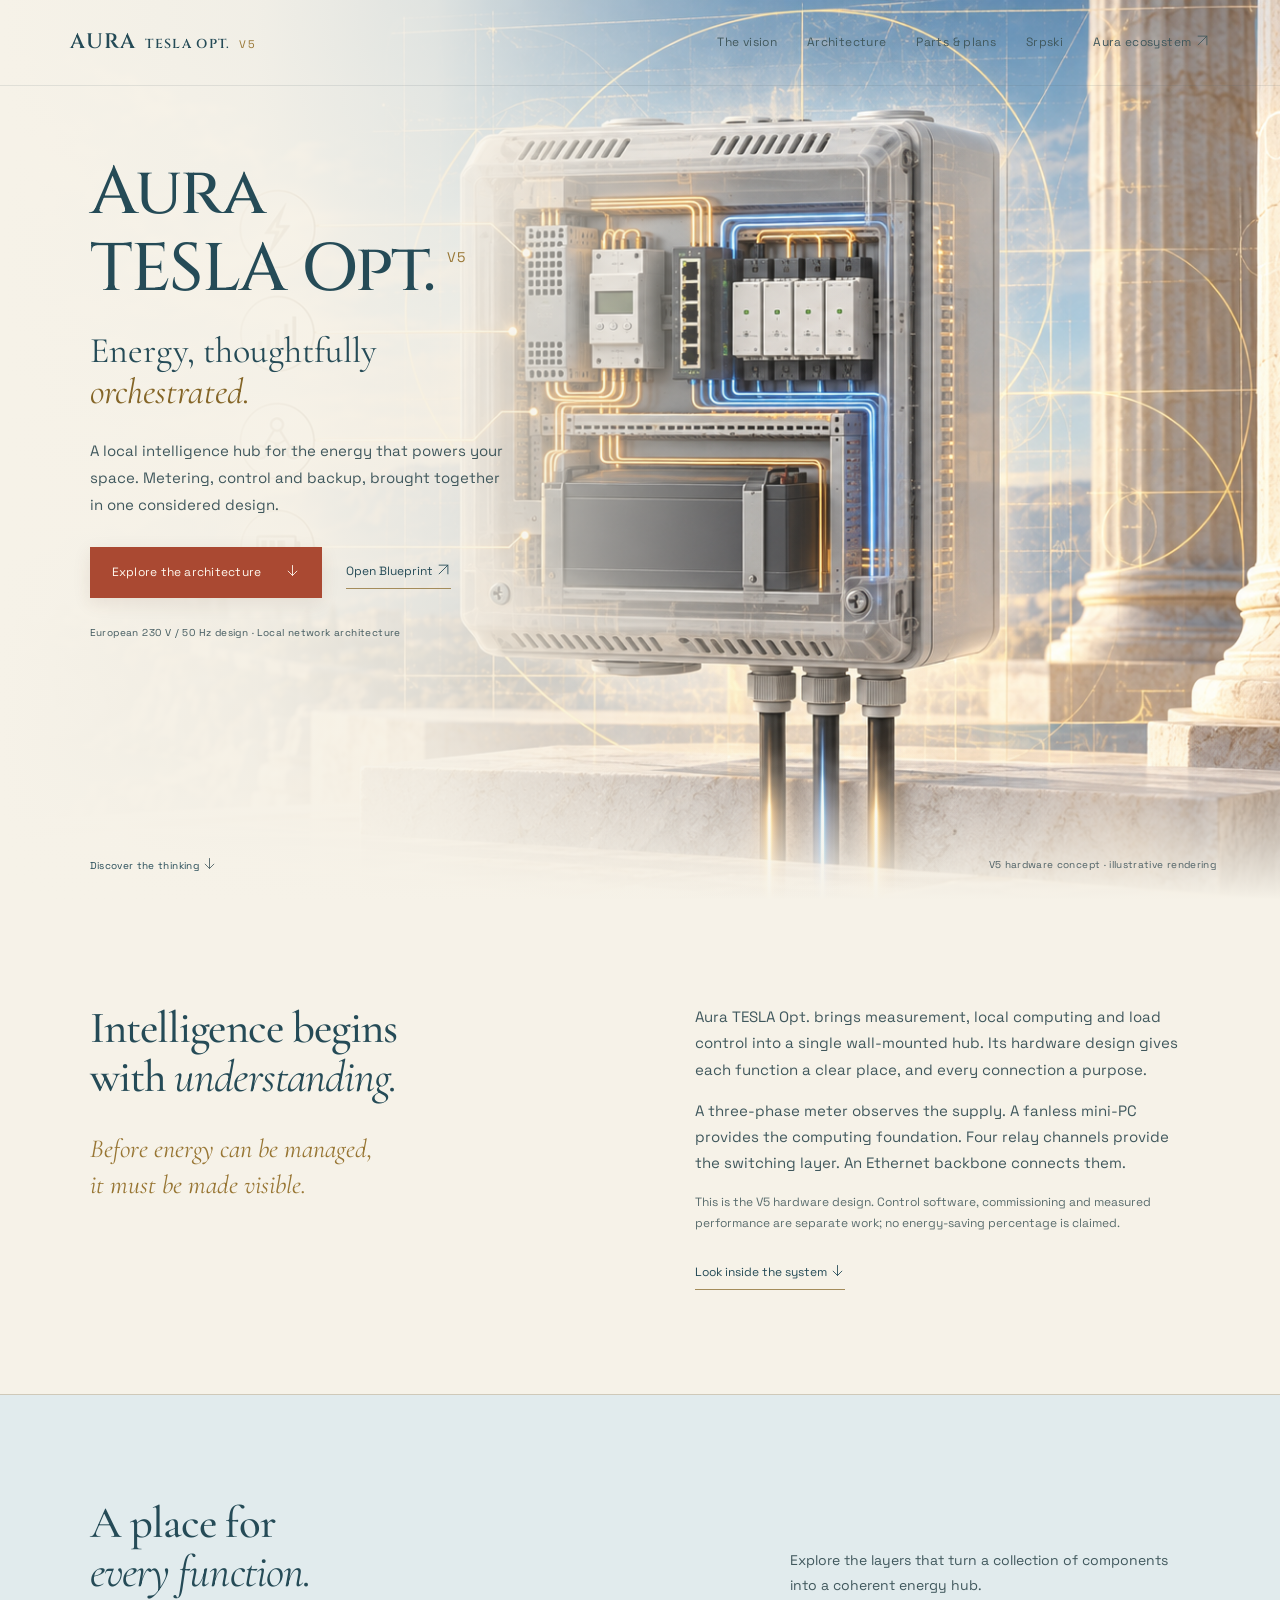
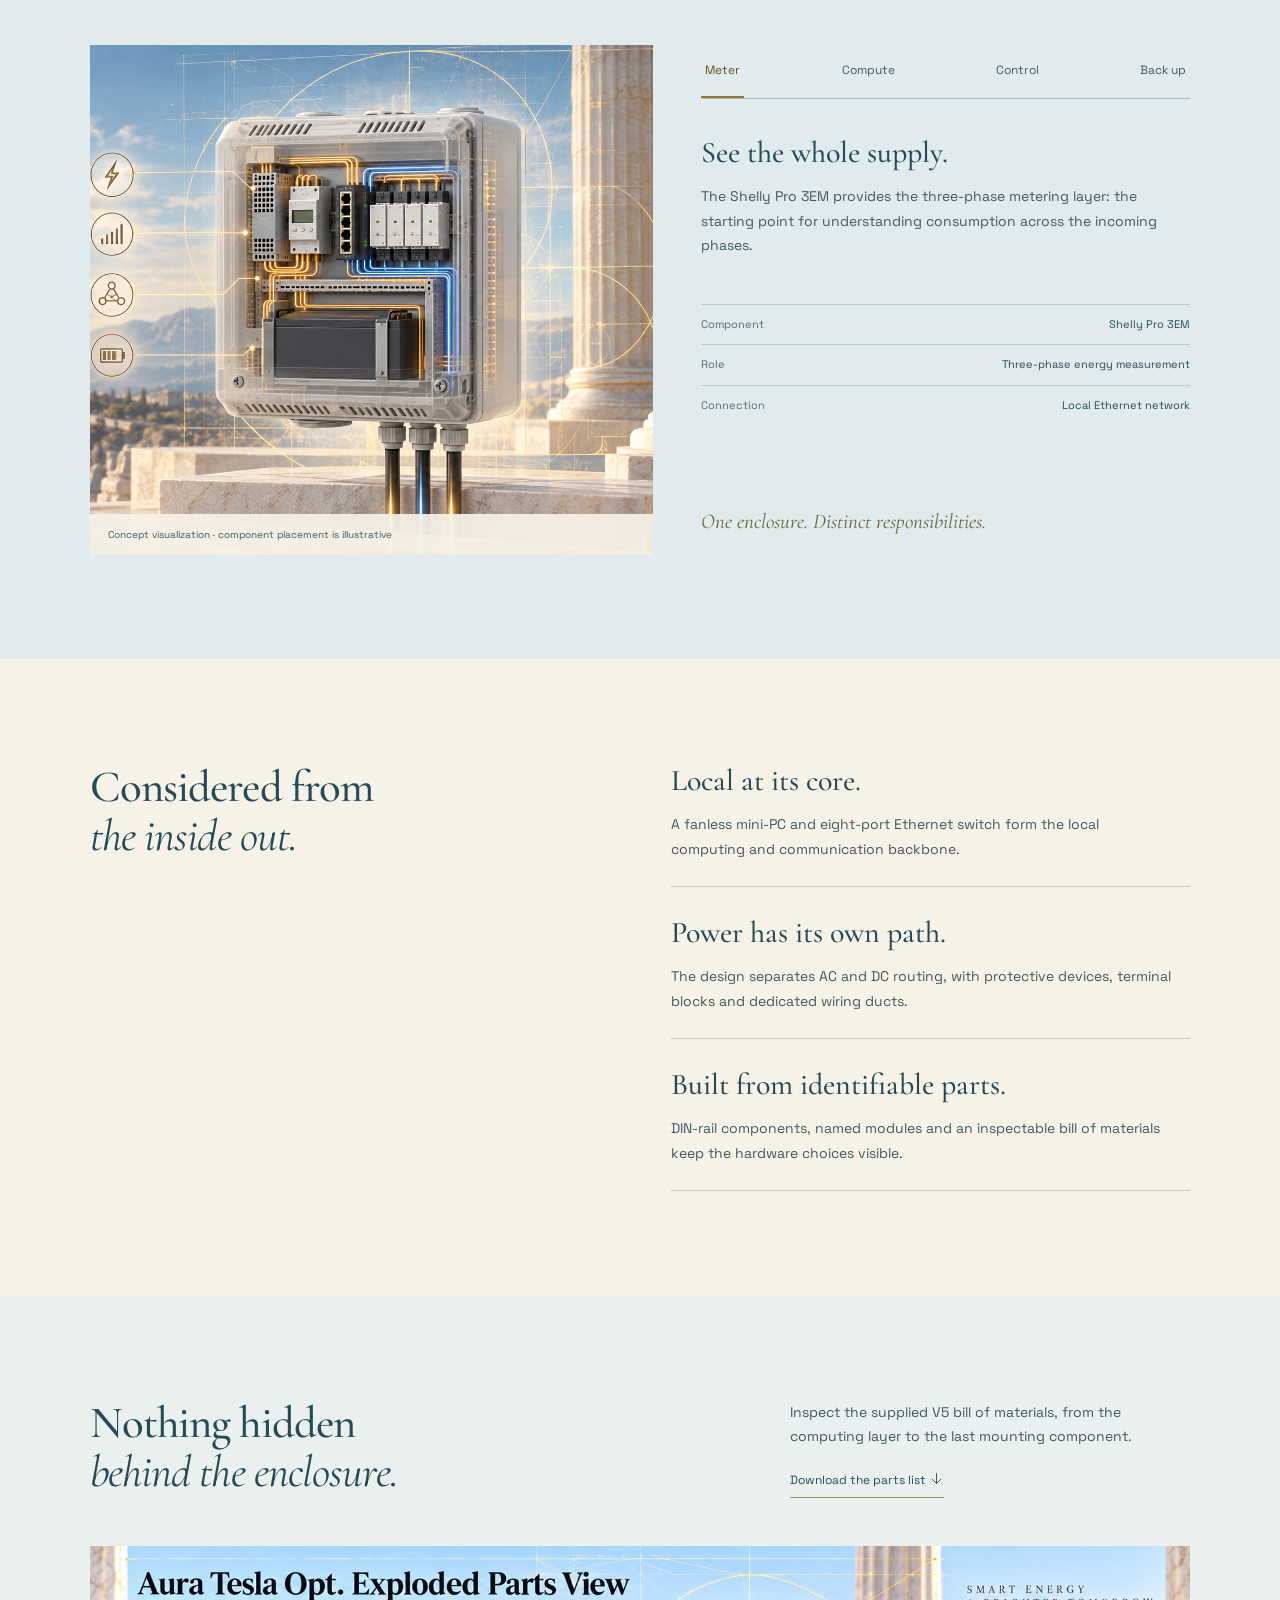
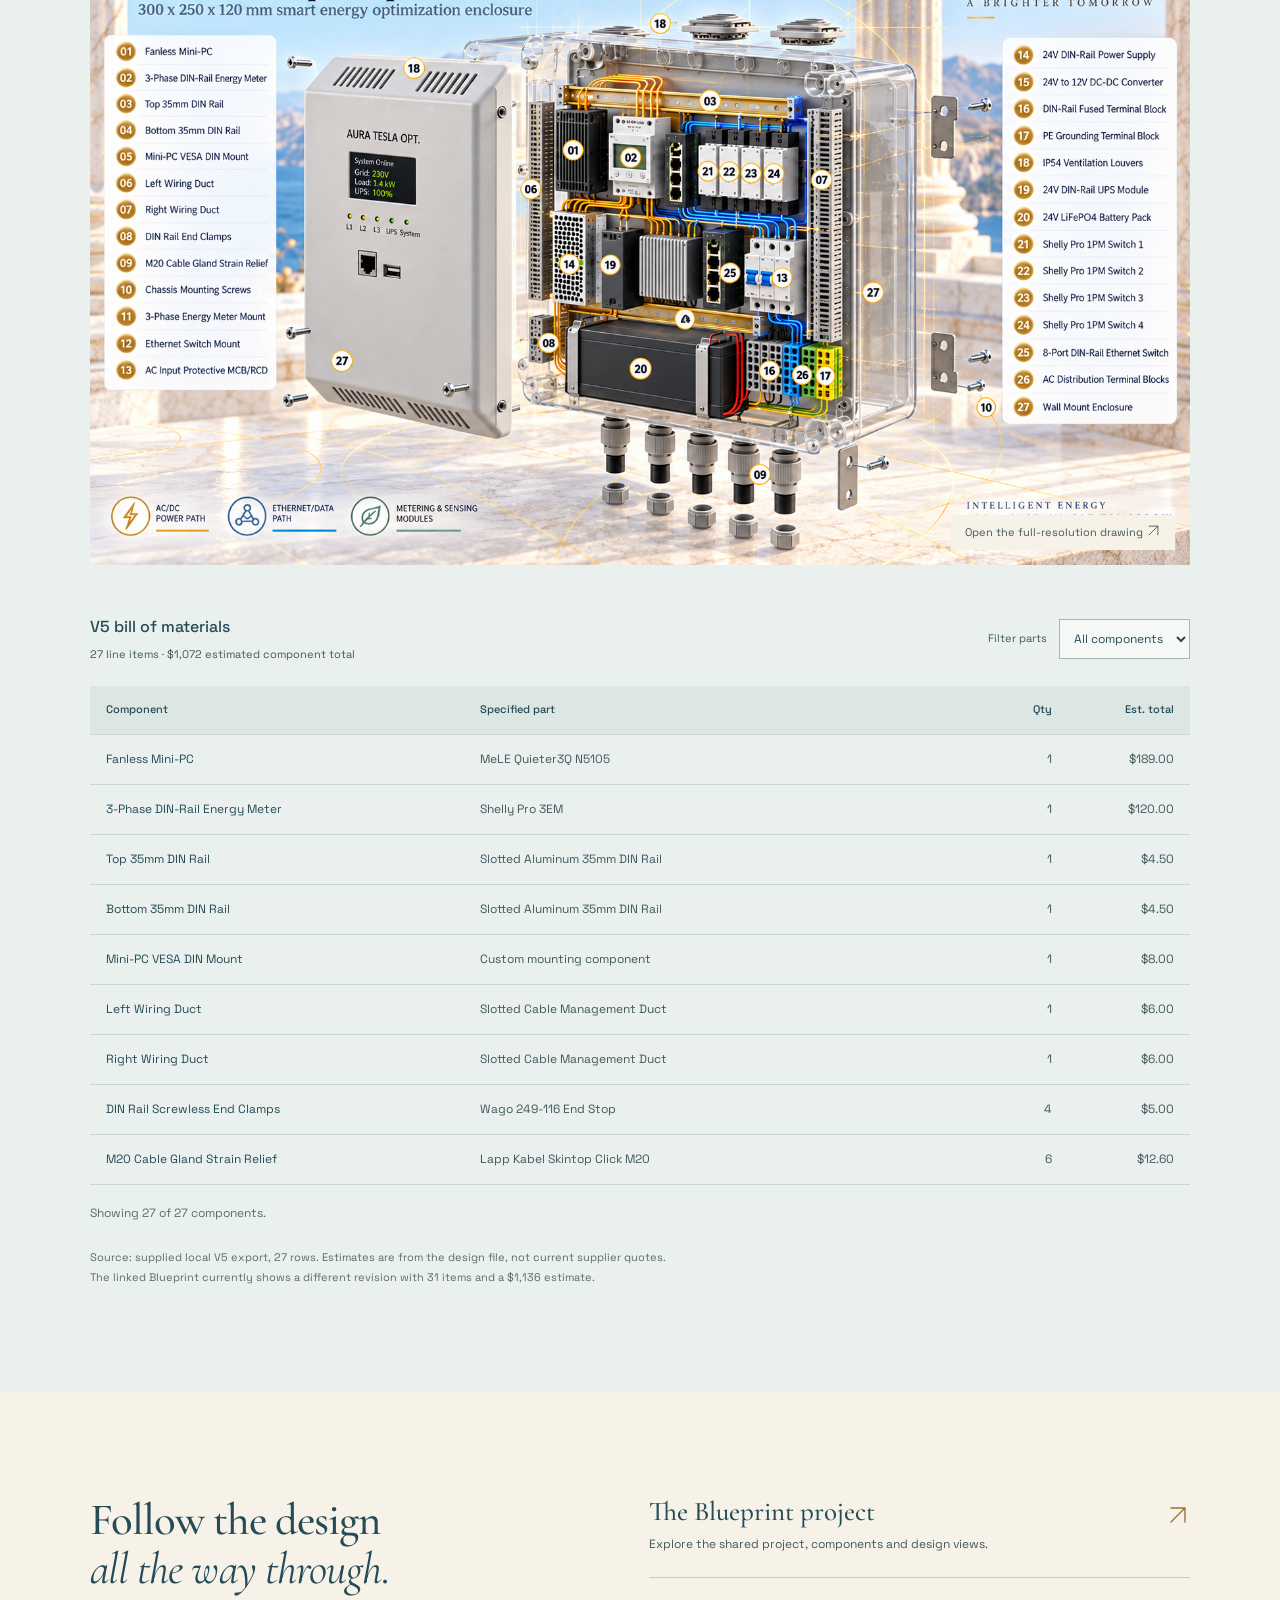
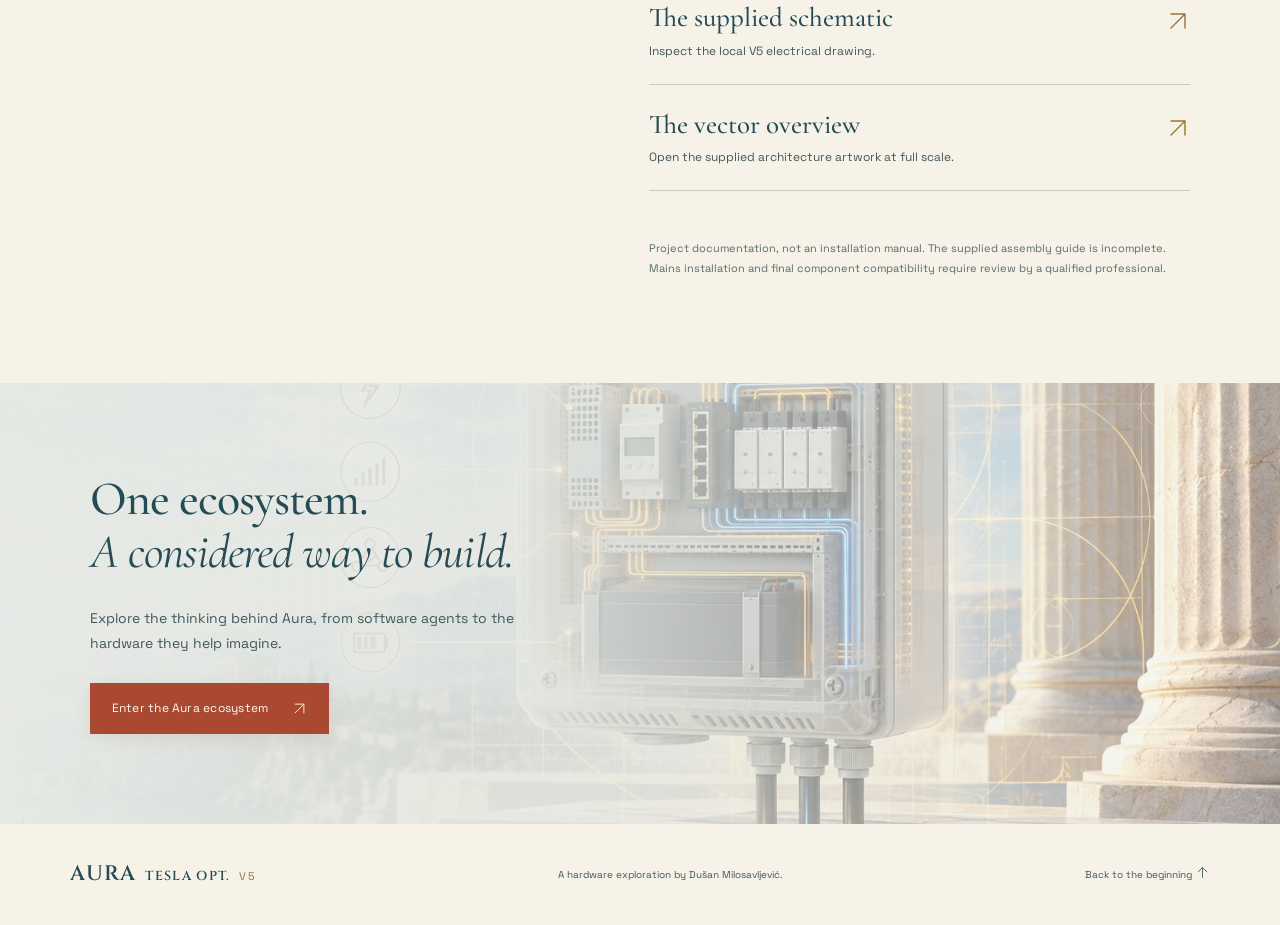
==== WEB/index.html @ 1149c5a7 "Build Aura TESLA Opt V5 website" ====
<!doctype html>
<html lang="en">
<head>
<meta charset="UTF-8"><meta name="viewport" content="width=device-width, initial-scale=1">
<title>Aura TESLA Opt. V5 — Energy, thoughtfully orchestrated.</title>
<meta name="description" content="Explore Aura TESLA Opt. V5: a wall-mounted energy hub design combining three-phase metering, local computing, four control channels and battery-backed intelligence.">
<meta name="theme-color" content="#f6f2e8"><meta property="og:title" content="Aura TESLA Opt. V5"><meta property="og:description" content="Energy, thoughtfully orchestrated. Explore the hardware behind the design."><meta property="og:image" content="aura-tesla-internal-intelligence-geometry.png">
<link rel="icon" href="assets/favicon.svg" type="image/svg+xml"><link rel="stylesheet" href="assets/fonts.css"><link rel="stylesheet" href="styles.css"><script src="app.js" defer></script>
</head>
<body>
<!-- THESIS: Make energy hardware inspectable through Aura's classical Mediterranean world.
OWN-WORLD: Warm stone, Aegean ink, restrained gold, Cinzel inscription and Cormorant editorial typography; open layouts.
STORY: Understand the hub, explore its hardware layers, inspect the actual parts and Blueprint.
FIRST VIEWPORT: Full landscape artwork with hub at right and title, purpose and design action on a warm left field.
FORM: User-pinned leanproiq.com world and supplied hero composition; no alternate identity.
FINISH: unreviewed and undocumented is unfinished; this build ends with the finish review, the verdict, and DESIGN.md -->
<a class="skip" href="#main">Skip to content</a>
<header class="header"><a class="brand" href="#">AURA <span>TESLA OPT.</span><small>V5</small></a><button class="menu" aria-expanded="false" aria-controls="navigation">Menu <svg class="icon" viewBox="0 0 24 24" aria-hidden="true"><path d="M4 8h16M4 16h16"/></svg></button><nav id="navigation" aria-label="Main navigation"><a href="#vision">The vision</a><a href="#architecture">Architecture</a><a href="#parts">Parts & plans</a><a href="sr.html">Srpski</a><a href="https://www.leanproiq.com/" target="_blank" rel="noopener">Aura ecosystem <svg class="icon" viewBox="0 0 24 24" aria-hidden="true"><path d="M5 19 19 5M5 5h14v14"/></svg></a></nav></header>
<main id="main">
<section class="hero" aria-labelledby="hero-title"><img class="hero-art" src="aura-tesla-internal-intelligence-geometry.png" alt="Concept rendering of the Aura energy hub with illuminated power and data paths on a marble terrace above the Aegean" width="1672" height="941" fetchpriority="high"><div class="hero-wash"></div><div class="hero-content"><h1 id="hero-title">Aura<br>TESLA Opt.<sup>V5</sup></h1><p class="hero-line">Energy, thoughtfully<br><em>orchestrated.</em></p><p class="hero-description">A local intelligence hub for the energy that powers your space. Metering, control and backup, brought together in one considered design.</p><div class="actions"><a class="button primary" href="#architecture">Explore the architecture <span aria-hidden="true"><svg class="icon" viewBox="0 0 24 24" aria-hidden="true"><path d="M12 4v16M5 13l7 7 7-7"/></svg></span></a><a class="text-link" href="https://blueprint.io/s/KR-Nn70ZF4XHaVgMqMCyhI0Ql1FyPYH96-EsL3XGI7g" target="_blank" rel="noopener">Open Blueprint <svg class="icon" viewBox="0 0 24 24" aria-hidden="true"><path d="M5 19 19 5M5 5h14v14"/></svg></a></div><p class="hero-note">European 230 V / 50 Hz design · Local network architecture</p></div><div class="hero-bottom"><a href="#vision">Discover the thinking <span aria-hidden="true"><svg class="icon" viewBox="0 0 24 24" aria-hidden="true"><path d="M12 4v16M5 13l7 7 7-7"/></svg></span></a><span>V5 hardware concept · illustrative rendering</span></div></section>
<section id="vision" class="vision section"><div><h2>Intelligence begins<br>with <em>understanding.</em></h2><p class="serif-lead">Before energy can be managed,<br>it must be made visible.</p></div><div class="vision-copy"><p>Aura TESLA Opt. brings measurement, local computing and load control into a single wall-mounted hub. Its hardware design gives each function a clear place, and every connection a purpose.</p><p>A three-phase meter observes the supply. A fanless mini-PC provides the computing foundation. Four relay channels provide the switching layer. An Ethernet backbone connects them.</p><p class="quiet">This is the V5 hardware design. Control software, commissioning and measured performance are separate work; no energy-saving percentage is claimed.</p><a class="text-link" href="#architecture">Look inside the system <span aria-hidden="true"><svg class="icon" viewBox="0 0 24 24" aria-hidden="true"><path d="M12 4v16M5 13l7 7 7-7"/></svg></span></a></div></section>
<section id="architecture" class="architecture section"><div class="section-top"><h2>A place for<br><em>every function.</em></h2><p>Explore the layers that turn a collection of components into a coherent energy hub.</p></div><div class="explorer"><div class="architecture-image"><img src="aura-tesla-internal-intelligence-geometry.png" alt="Conceptual cutaway showing the hub's metering, control and backup components" width="1672" height="941" loading="lazy"><span class="image-caption">Concept visualization · component placement is illustrative</span></div><div class="layer-panel"><div role="tablist" aria-label="Hardware layers" class="tabs"><button role="tab" id="tab-meter" aria-selected="true" aria-controls="layer-content" data-layer="meter">Meter</button><button role="tab" id="tab-compute" aria-selected="false" tabindex="-1" aria-controls="layer-content" data-layer="compute">Compute</button><button role="tab" id="tab-control" aria-selected="false" tabindex="-1" aria-controls="layer-content" data-layer="control">Control</button><button role="tab" id="tab-backup" aria-selected="false" tabindex="-1" aria-controls="layer-content" data-layer="backup">Back up</button></div><div id="layer-content" role="tabpanel" tabindex="0" aria-labelledby="tab-meter"><h3>See the whole supply.</h3><p>The Shelly Pro 3EM provides the three-phase metering layer: the starting point for understanding consumption across the incoming phases.</p><dl><div><dt>Component</dt><dd>Shelly Pro 3EM</dd></div><div><dt>Role</dt><dd>Three-phase energy measurement</dd></div><div><dt>Connection</dt><dd>Local Ethernet network</dd></div></dl></div><p class="explorer-foot">One enclosure. Distinct responsibilities.</p></div></div></section>
<section class="principles section"><h2>Considered from<br><em>the inside out.</em></h2><div class="principle-list"><article><h3>Local at its core.</h3><p>A fanless mini-PC and eight-port Ethernet switch form the local computing and communication backbone.</p></article><article><h3>Power has its own path.</h3><p>The design separates AC and DC routing, with protective devices, terminal blocks and dedicated wiring ducts.</p></article><article><h3>Built from identifiable parts.</h3><p>DIN-rail components, named modules and an inspectable bill of materials keep the hardware choices visible.</p></article></div></section>
<section id="parts" class="parts section"><div class="section-top"><h2>Nothing hidden<br><em>behind the enclosure.</em></h2><div><p>Inspect the supplied V5 bill of materials, from the computing layer to the last mounting component.</p><a class="text-link" href="downloads/aura-tesla-v5-parts.csv" download>Download the parts list <span aria-hidden="true"><svg class="icon" viewBox="0 0 24 24" aria-hidden="true"><path d="M12 4v16M5 13l7 7 7-7"/></svg></span></a></div></div><a class="bom-plate" href="aura-tesla-exploded-parts-view.png" target="_blank" rel="noopener"><img src="aura-tesla-exploded-parts-view.png" alt="Aura Tesla Opt. exploded parts view with a transparent enclosure, numbered components and power paths" width="1672" height="941" loading="eager"><span>Open the full-resolution drawing <svg class="icon" viewBox="0 0 24 24" aria-hidden="true"><path d="M5 19 19 5M5 5h14v14"/></svg></span></a><div class="parts-toolbar"><div><strong>V5 bill of materials</strong><span>27 line items · $1,072 estimated component total</span></div><label>Filter parts<select id="part-filter"><option value="all">All components</option><option value="electrical">Electrical</option><option value="mechanical">Mechanical</option></select></label></div><div class="table-wrap" tabindex="0" role="region" aria-label="V5 components table"><table><thead><tr><th scope="col">Component</th><th scope="col">Specified part</th><th scope="col">Qty</th><th scope="col">Est. total</th></tr></thead><tbody id="parts-body"></tbody></table></div><p id="parts-status" class="quiet" aria-live="polite"></p><p class="source-note">Source: supplied local V5 export, 27 rows. Estimates are from the design file, not current supplier quotes. The linked Blueprint currently shows a different revision with 31 items and a $1,136 estimate.</p></section>
<section class="plans section"><h2>Follow the design<br><em>all the way through.</em></h2><div class="plan-links"><a href="https://blueprint.io/s/KR-Nn70ZF4XHaVgMqMCyhI0Ql1FyPYH96-EsL3XGI7g" target="_blank" rel="noopener"><div><h3>The Blueprint project</h3><p>Explore the shared project, components and design views.</p></div><span aria-hidden="true"><svg class="icon" viewBox="0 0 24 24" aria-hidden="true"><path d="M5 19 19 5M5 5h14v14"/></svg></span></a><a href="downloads/aura-tesla-v5-schematic.svg" target="_blank" rel="noopener"><div><h3>The supplied schematic</h3><p>Inspect the local V5 electrical drawing.</p></div><span aria-hidden="true"><svg class="icon" viewBox="0 0 24 24" aria-hidden="true"><path d="M5 19 19 5M5 5h14v14"/></svg></span></a><a href="download.svg" target="_blank" rel="noopener"><div><h3>The vector overview</h3><p>Open the supplied architecture artwork at full scale.</p></div><span aria-hidden="true"><svg class="icon" viewBox="0 0 24 24" aria-hidden="true"><path d="M5 19 19 5M5 5h14v14"/></svg></span></a></div><p class="source-note">Project documentation, not an installation manual. The supplied assembly guide is incomplete. Mains installation and final component compatibility require review by a qualified professional.</p></section>
<section class="closing"><div><h2>One ecosystem.<br><em>A considered way to build.</em></h2><p>Explore the thinking behind Aura, from software agents to the hardware they help imagine.</p><a class="button primary" href="https://www.leanproiq.com/" target="_blank" rel="noopener">Enter the Aura ecosystem <svg class="icon" viewBox="0 0 24 24" aria-hidden="true"><path d="M5 19 19 5M5 5h14v14"/></svg></a></div></section>
</main><footer><a class="brand" href="#">AURA <span>TESLA OPT.</span><small>V5</small></a><p>A hardware exploration by Dušan Milosavljević.</p><a href="#">Back to the beginning <svg class="icon" viewBox="0 0 24 24" aria-hidden="true"><path d="M12 20V4M5 11l7-7 7 7"/></svg></a></footer>
</body></html>
---- WEB/assets/fonts.css ----
@font-face {
  font-family: 'Cinzel';
  font-style: normal;
  font-weight: 400;
  font-display: swap;
  src: url(font-0.ttf) format('truetype');
}
@font-face {
  font-family: 'Cinzel';
  font-style: normal;
  font-weight: 500;
  font-display: swap;
  src: url(font-1.ttf) format('truetype');
}
@font-face {
  font-family: 'Cinzel';
  font-style: normal;
  font-weight: 600;
  font-display: swap;
  src: url(font-2.ttf) format('truetype');
}
@font-face {
  font-family: 'Cormorant Garamond';
  font-style: italic;
  font-weight: 400;
  font-display: swap;
  src: url(font-3.ttf) format('truetype');
}
@font-face {
  font-family: 'Cormorant Garamond';
  font-style: italic;
  font-weight: 500;
  font-display: swap;
  src: url(font-4.ttf) format('truetype');
}
@font-face {
  font-family: 'Cormorant Garamond';
  font-style: normal;
  font-weight: 400;
  font-display: swap;
  src: url(font-5.ttf) format('truetype');
}
@font-face {
  font-family: 'Cormorant Garamond';
  font-style: normal;
  font-weight: 500;
  font-display: swap;
  src: url(font-6.ttf) format('truetype');
}
@font-face {
  font-family: 'Cormorant Garamond';
  font-style: normal;
  font-weight: 600;
  font-display: swap;
  src: url(font-7.ttf) format('truetype');
}
@font-face {
  font-family: 'Space Grotesk';
  font-style: normal;
  font-weight: 400;
  font-display: swap;
  src: url(font-8.ttf) format('truetype');
}
@font-face {
  font-family: 'Space Grotesk';
  font-style: normal;
  font-weight: 500;
  font-display: swap;
  src: url(font-9.ttf) format('truetype');
}
@font-face {
  font-family: 'Space Grotesk';
  font-style: normal;
  font-weight: 600;
  font-display: swap;
  src: url(font-10.ttf) format('truetype');
}
---- WEB/styles.css ----
:root{--paper:#f6f2e8;--ink:#254b57;--body:#40585d;--gold:#987634;--line:#cfc9b9;--blue:#e1ebed;--red:#aa4932;--display:'Cinzel',Georgia,serif;--serif:'Cormorant Garamond',Georgia,serif;--sans:'Space Grotesk',sans-serif}*{box-sizing:border-box}html{scroll-behavior:smooth;scroll-padding-top:90px}body{margin:0;background:var(--paper);color:var(--body);font-family:var(--sans);font-size:16px;line-height:1.75}a{color:inherit;text-decoration:none}button,select{font:inherit}button,a,select{-webkit-tap-highlight-color:transparent}a:focus-visible,button:focus-visible,select:focus-visible,[tabindex]:focus-visible{outline:3px solid var(--red);outline-offset:5px}a:hover{color:var(--red)}.skip{position:fixed;left:20px;top:-90px;z-index:10;background:var(--paper);padding:12px}.skip:focus{top:12px}.header{height:86px;position:absolute;z-index:3;top:0;width:100%;display:flex;align-items:center;justify-content:space-between;padding:0 5.5%;border-bottom:1px solid #52666a22}.brand{display:flex;align-items:baseline;gap:9px;font-family:var(--display);font-weight:600;letter-spacing:.06em;color:var(--ink);font-size:21px;white-space:nowrap}.brand span{font-size:13px;letter-spacing:.1em}.brand small{font:11px var(--sans);color:var(--gold)}nav{display:flex;gap:30px;font-size:12px;letter-spacing:.03em}.menu{display:none}.hero{position:relative;min-height:780px;height:min(920px,100svh);isolation:isolate;overflow:hidden}.hero-art{position:absolute;width:100%;height:100%;object-fit:cover;object-position:58% center;z-index:-3}.hero-wash{position:absolute;inset:0;z-index:-2;background:linear-gradient(90deg,#f6f2e8 0%,#f6f2e8f5 20%,#f6f2e8d6 34%,#f6f2e828 58%,transparent 76%),linear-gradient(0deg,#f6f2e8 0%,transparent 17%)}.hero-content{padding:155px 0 110px 7%;width:52%;max-width:770px}h1,h2,h3,p{margin-top:0}h1{font-family:var(--display);font-weight:500;font-size:clamp(52px,5.25vw,84px);line-height:1.14;color:var(--ink);letter-spacing:-.025em;margin-bottom:23px}h1 sup{font:14px var(--sans);letter-spacing:.08em;vertical-align:top;display:inline-block;margin:16px 0 0 12px;color:var(--gold)}.hero-line{font-family:var(--serif);font-size:36px;line-height:1.12;color:var(--ink);margin-bottom:25px}.hero-line em{color:#846527}.hero-description{max-width:425px;font-size:15px;line-height:1.8;margin-bottom:29px}.actions{display:flex;align-items:center;gap:24px;flex-wrap:wrap}.button{display:inline-flex;align-items:center;justify-content:center;gap:24px;padding:15px 22px;font-size:12px;letter-spacing:.02em;transition:background .25s,color .25s}.primary{background:var(--red);color:#fff9ef;box-shadow:0 5px 18px #5f38241a}.primary:hover{background:#853b29;color:white}.text-link{display:inline-block;font-size:12px;border-bottom:1px solid #a48c5b;padding:6px 0;color:var(--ink)}.hero-note{font-size:10px;margin-top:26px;letter-spacing:.04em}.hero-bottom{position:absolute;bottom:26px;left:7%;right:5%;display:flex;justify-content:space-between;gap:25px;font-size:10px;letter-spacing:.035em}.hero-bottom a{color:var(--ink)}.hero-bottom span{color:#4d6065}.section{padding:104px max(7%,calc((100vw - 1280px)/2));scroll-margin-top:0}h2{font:500 clamp(36px,3.5vw,53px)/1.1 var(--serif);color:var(--ink);letter-spacing:-.02em;margin-bottom:28px}h2 em{font-weight:400}h3{font:500 30px/1.2 var(--serif);color:var(--ink);margin-bottom:13px}.vision{display:grid;grid-template-columns:1fr 1fr;gap:10%;border-bottom:1px solid var(--line)}.serif-lead{font:italic 26px/1.4 var(--serif);color:var(--gold)}.vision-copy p{font-size:15px;max-width:62ch}.quiet{font-size:12px!important;color:#596c6d}.vision-copy .text-link{margin-top:10px}.architecture{background:var(--blue)}.section-top{display:flex;justify-content:space-between;align-items:flex-end;gap:70px;margin-bottom:48px}.section-top h2{margin:0}.section-top>p,.section-top>div{max-width:400px;font-size:14px}.section-top p{margin-bottom:0}.section-top .text-link{margin-top:15px}.explorer{display:grid;grid-template-columns:1.05fr 1fr;min-height:510px}.architecture-image{position:relative;overflow:hidden}.architecture-image img{width:100%;height:100%;object-fit:cover;object-position:70% center;display:block}.image-caption{position:absolute;bottom:0;left:0;right:0;font-size:10px;padding:12px 18px;background:#f6f2e8ed;color:#43585c}.layer-panel{padding:0 0 0 48px;display:flex;flex-direction:column}.tabs{display:flex;justify-content:space-between;gap:10px;border-bottom:1px solid #a6b9bd}.tabs button{background:none;border:0;padding:15px 4px;cursor:pointer;font-size:12px;color:var(--body);border-bottom:2px solid transparent}.tabs button[aria-selected=true]{border-color:var(--gold);color:#684f1c}.tabs button:hover{color:var(--red)}#layer-content{padding-top:24px}.layer-symbol{font:40px var(--serif);color:#886a2d;display:block;margin-bottom:14px}#layer-content p{font-size:14px;min-height:94px}dl{margin:26px 0}dl div{display:flex;justify-content:space-between;gap:25px;border-top:1px solid #bacbcd;padding:10px 0;font-size:11px}dt{color:#596b6e}dd{margin:0;text-align:right;color:var(--ink)}.explorer-foot{margin-top:auto;font:italic 21px var(--serif);color:#6c643f;padding-top:20px}.principles{display:grid;grid-template-columns:1fr 1.1fr;gap:10%}.principle-list article{border-bottom:1px solid var(--line);padding:0 0 25px;margin-bottom:28px}.principle-list article:last-child{margin-bottom:0}.principle-list p{font-size:14px;margin:0;max-width:56ch}.parts{background:#eaf0ee}.bom-plate{display:block;position:relative}.bom-plate img{display:block;width:100%;height:auto}.bom-plate span{position:absolute;right:15px;bottom:15px;background:var(--paper);padding:8px 14px;font-size:11px}.parts-toolbar{display:flex;justify-content:space-between;align-items:center;gap:25px;padding:48px 0 22px}.parts-toolbar strong{font-weight:500;font-size:16px;display:block;color:var(--ink)}.parts-toolbar span{display:block;font-size:11px;margin-top:4px}.parts-toolbar label{font-size:11px;display:flex;gap:12px;align-items:center}select{border:1px solid #a7b7b5;background:#f6f8f5;padding:10px;color:var(--ink);font-size:12px;border-radius:0}.table-wrap{max-height:505px;overflow:auto;scrollbar-color:#899d9e transparent}table{width:100%;border-collapse:collapse;text-align:left;font-size:12px}thead{position:sticky;top:0;background:#dce6e3;color:var(--ink)}th{font-weight:500;font-size:11px}th,td{padding:14px 16px;border-bottom:1px solid #ccd7d3}td:first-child{color:var(--ink)}th:nth-last-child(-n+2),td:nth-last-child(-n+2){text-align:right;white-space:nowrap}#parts-status{margin:12px 0}.source-note{font-size:11px;line-height:1.8;max-width:85ch;margin:24px 0 0;color:#586b6c}.plans{display:grid;grid-template-columns:1fr 1.15fr;column-gap:8%}.plan-links>a{display:flex;justify-content:space-between;gap:25px;border-bottom:1px solid var(--line);padding:0 0 22px;margin-bottom:24px}.plan-links h3{font-size:27px;margin-bottom:6px}.plan-links p{font-size:12px;margin:0}.plan-links>a>span{font-size:24px;color:var(--gold)}.plans>.source-note{grid-column:2}.closing{padding:90px 7%;background:linear-gradient(90deg,#e5e9e5f5 10%,#e5e9e5d9 45%,#e5e9e538),url('aura-tesla-internal-intelligence-geometry.png') center 64%/cover}.closing>div{max-width:660px}.closing h2{font-size:48px}.closing p{max-width:470px;font-size:14px;margin-bottom:28px}footer{padding:32px 5.5%;display:flex;align-items:center;justify-content:space-between;gap:25px;font-size:10px}footer p{margin:0}.hero-content{animation:arrive 1.2s cubic-bezier(.16,1,.3,1)}@keyframes arrive{from{clip-path:inset(0 0 10% 0);translate:0 10px}to{clip-path:inset(0);translate:0 0}}@media(min-width:1700px){.hero-content{padding-top:190px}.hero-line{font-size:42px}.hero-description{font-size:16px}.hero{height:950px}}@media(max-width:1050px){nav{gap:18px}.header{padding:0 4%}.hero-content{padding-left:6%;width:58%}.hero-wash{background:linear-gradient(90deg,#f6f2e8 0%,#f6f2e8ec 27%,#f6f2e872 55%,transparent 80%),linear-gradient(0deg,#f6f2e8,transparent 15%)}.section{padding:80px 6%}.layer-panel{padding-left:28px}.explorer{grid-template-columns:1fr 1fr}.section-top{gap:40px}footer{flex-wrap:wrap}.hero-art{object-position:62% center}}@media(max-width:760px){html{scroll-padding-top:25px}.header{height:70px;padding:0 6%}.brand{font-size:18px}.brand span{font-size:11px}.menu{display:flex;gap:15px;background:var(--paper);border:1px solid var(--line);padding:6px 10px;color:var(--ink);font-size:12px}nav{display:none;position:absolute;top:70px;left:0;right:0;background:var(--paper);padding:22px 6%;box-shadow:0 12px 20px #254b5712}nav.open{display:flex;flex-direction:column;gap:20px}.hero{height:auto;min-height:980px;padding-bottom:380px}.hero-art{height:475px;top:auto;bottom:0;object-position:68% center;object-fit:cover}.hero-wash{background:linear-gradient(180deg,var(--paper) 48%,#f6f2e800 69%,#f6f2e800 89%,var(--paper) 100%)}.hero-content{padding:115px 6% 30px;width:100%;max-width:570px}h1{font-size:58px;margin-bottom:22px}h1 sup{margin-top:10px}.hero-line{font-size:33px}.hero-description{max-width:410px;font-size:14px}.hero-note{font-size:10px}.actions{gap:17px}.button{padding:14px 17px}.hero-bottom{left:6%;right:6%;bottom:18px;align-items:flex-end;font-size:9px}.hero-bottom>span{max-width:145px;text-align:right}.section{padding:65px 6%}.vision,.principles,.plans{grid-template-columns:1fr;gap:25px}h2{font-size:40px}.serif-lead{font-size:24px}.section-top{display:block;margin-bottom:30px}.section-top>p,.section-top>div{margin-top:22px}.explorer{grid-template-columns:1fr}.architecture-image{height:330px}.architecture-image img{object-position:70% center}.layer-panel{padding:20px 0 0}.tabs button{font-size:13px}.explorer-foot{margin-bottom:0}#layer-content p{min-height:0}#layer-content h3{font-size:31px}.layer-symbol{margin-bottom:8px}.parts-toolbar{align-items:flex-start;flex-direction:column;padding-top:30px;gap:18px}.parts-toolbar label{justify-content:space-between;width:100%}th,td{padding:12px 10px;min-width:85px}td:first-child{min-width:170px}td:nth-child(2){min-width:190px}.bom-plate span{position:static;display:block;text-align:center;font-size:10px;background:#dde6e2}.plans>.source-note{grid-column:auto}.closing{padding:66px 6%;background-position:65% center}.closing h2{font-size:39px}.closing>div{padding:18px;background:#f6f2e8ed}.closing p{font-size:13px}footer{padding:30px 6%;align-items:flex-start;flex-direction:column;gap:15px}}@media(prefers-reduced-motion:reduce){html{scroll-behavior:auto}*,*::before,*::after{animation:none!important;transition:none!important}}

.icon{width:15px;height:15px;display:inline-block;vertical-align:-2px;fill:none;stroke:currentColor;stroke-width:1.4;stroke-linecap:round;stroke-linejoin:round;flex-shrink:0}.plan-links>a>span .icon{width:24px;height:24px}#layer-content{padding-top:36px}
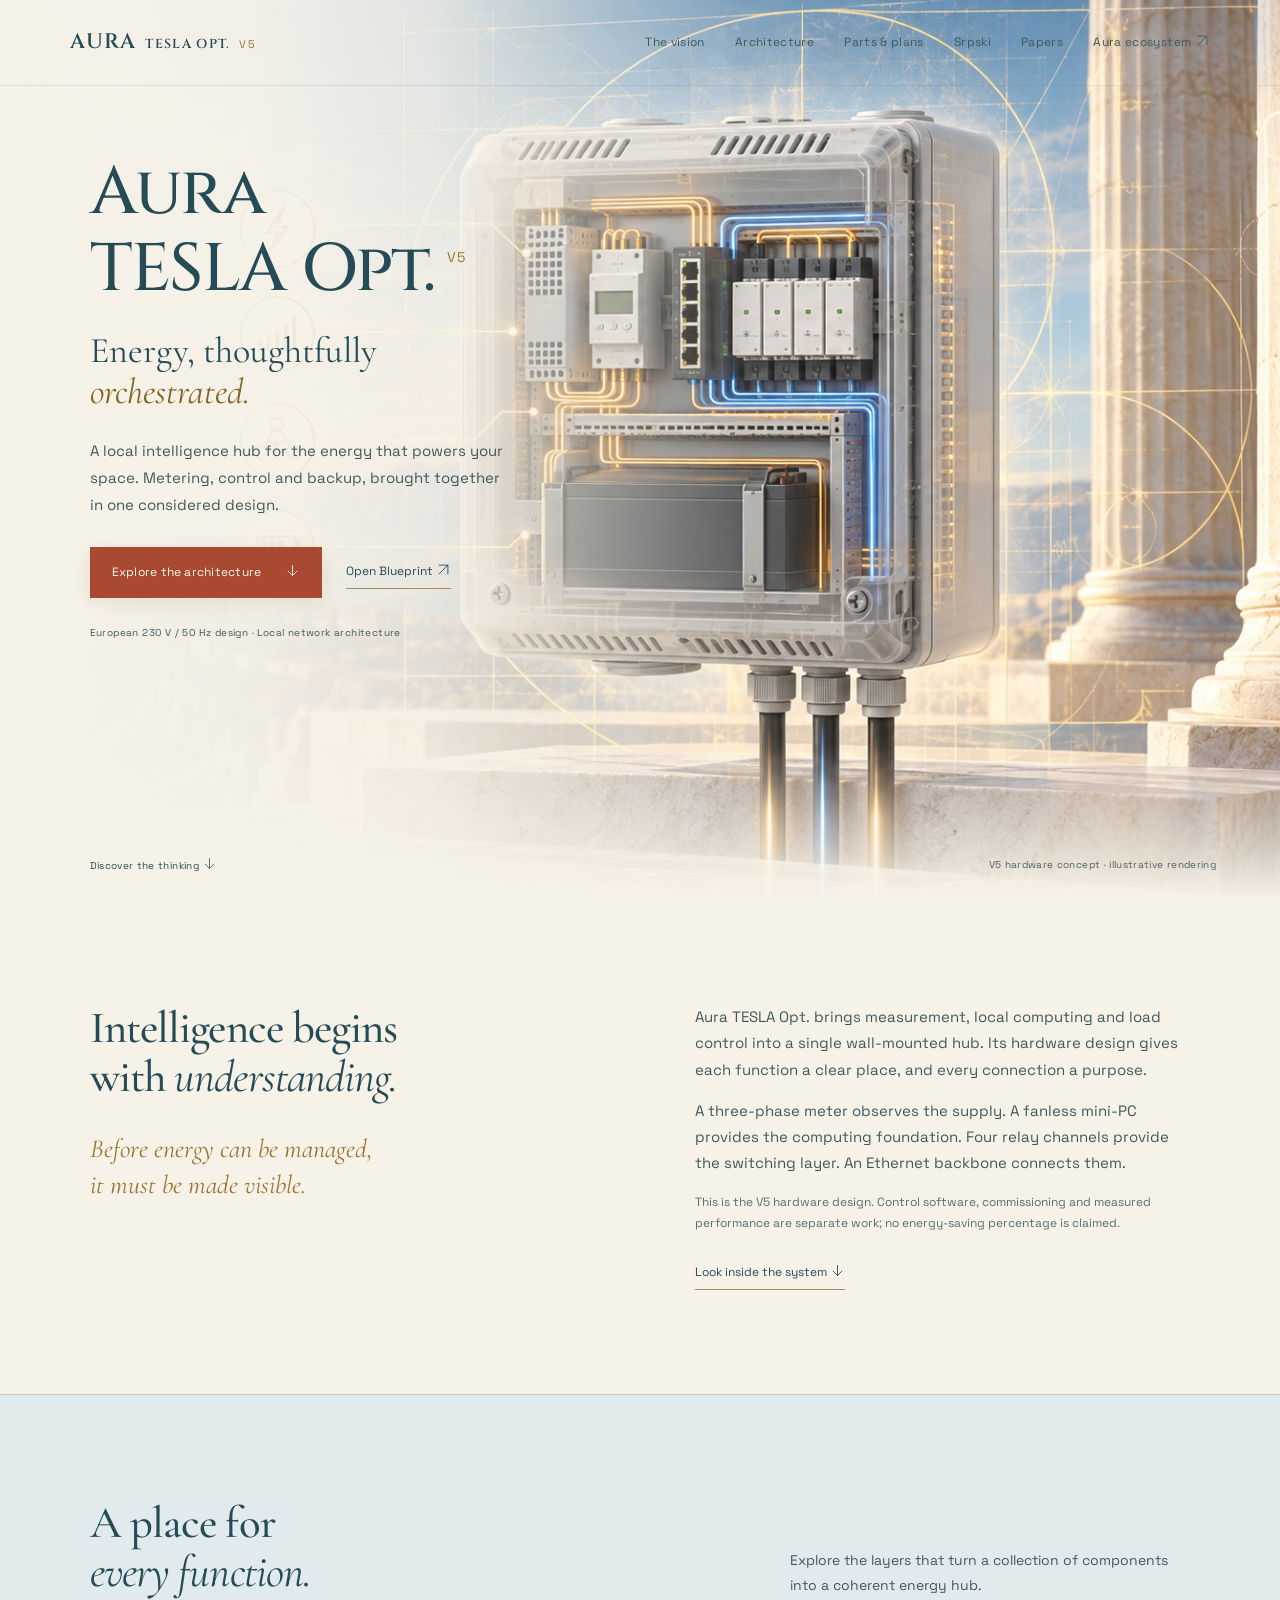
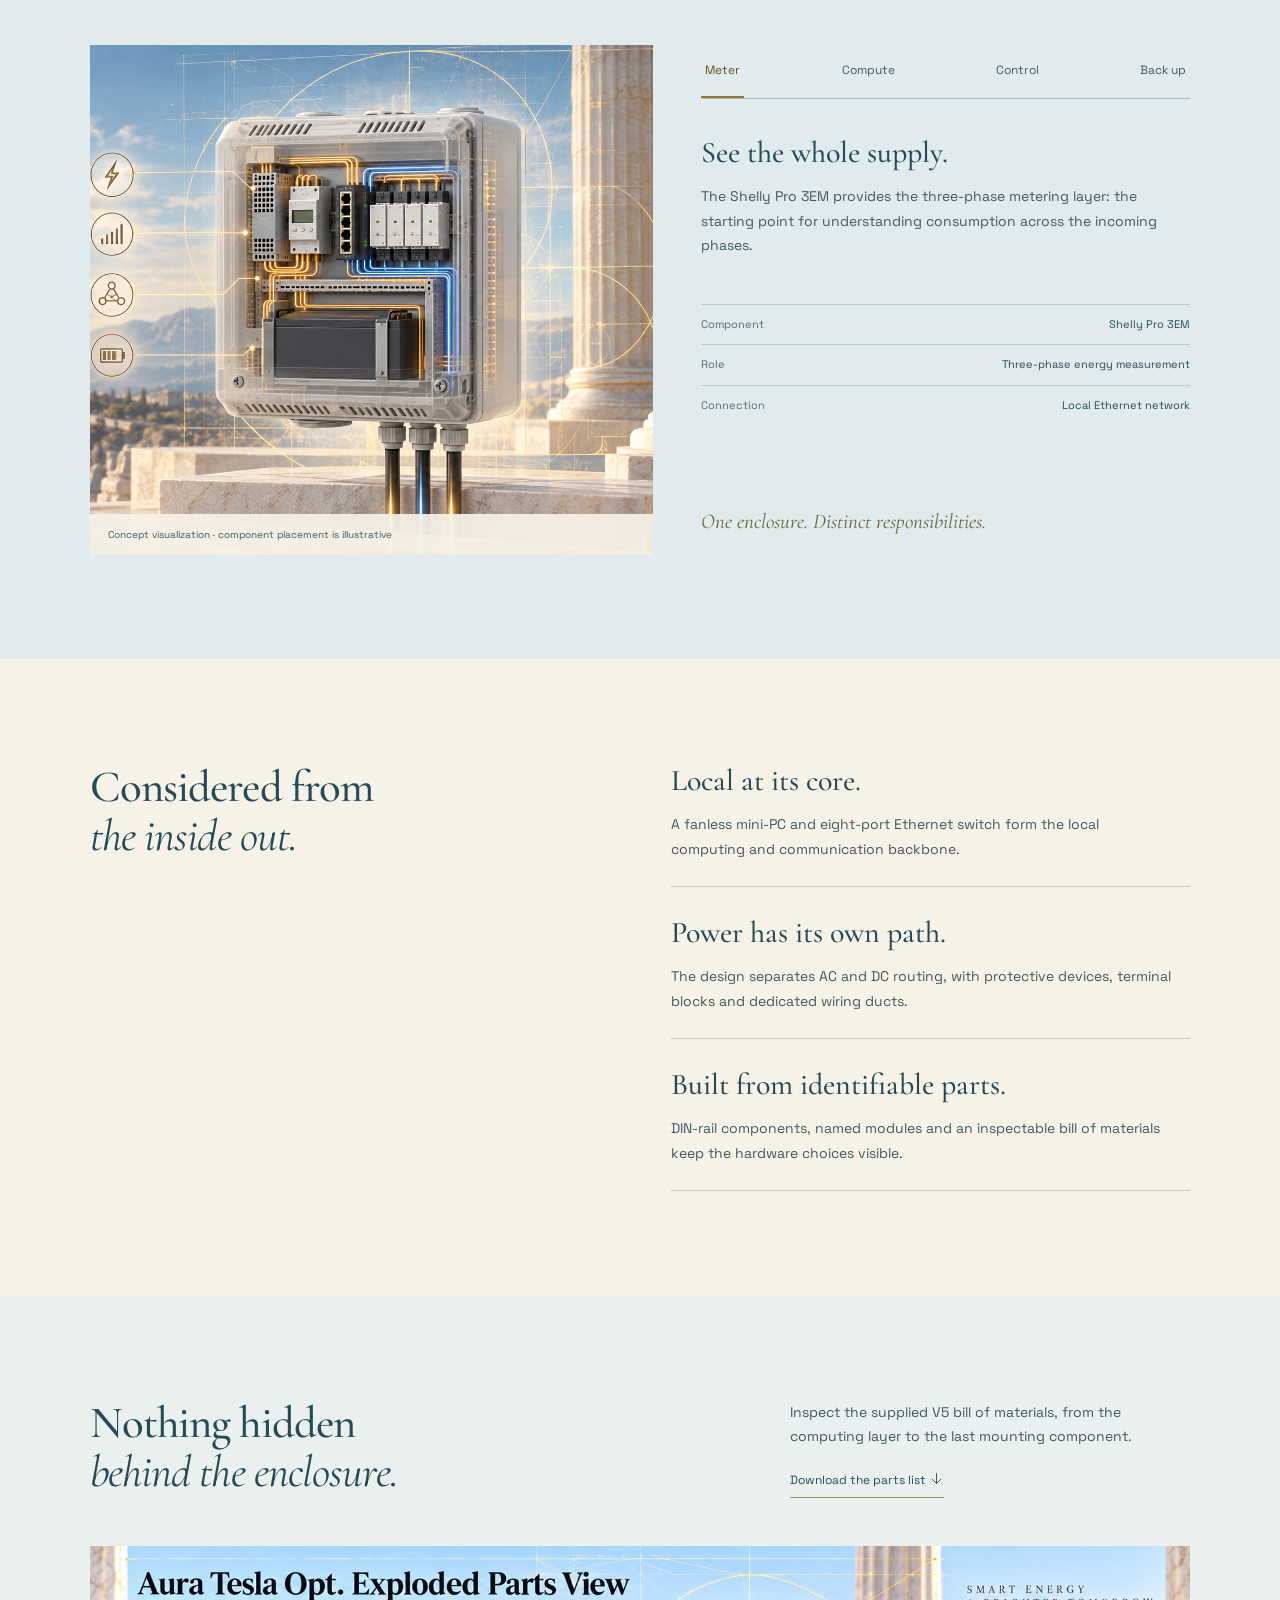
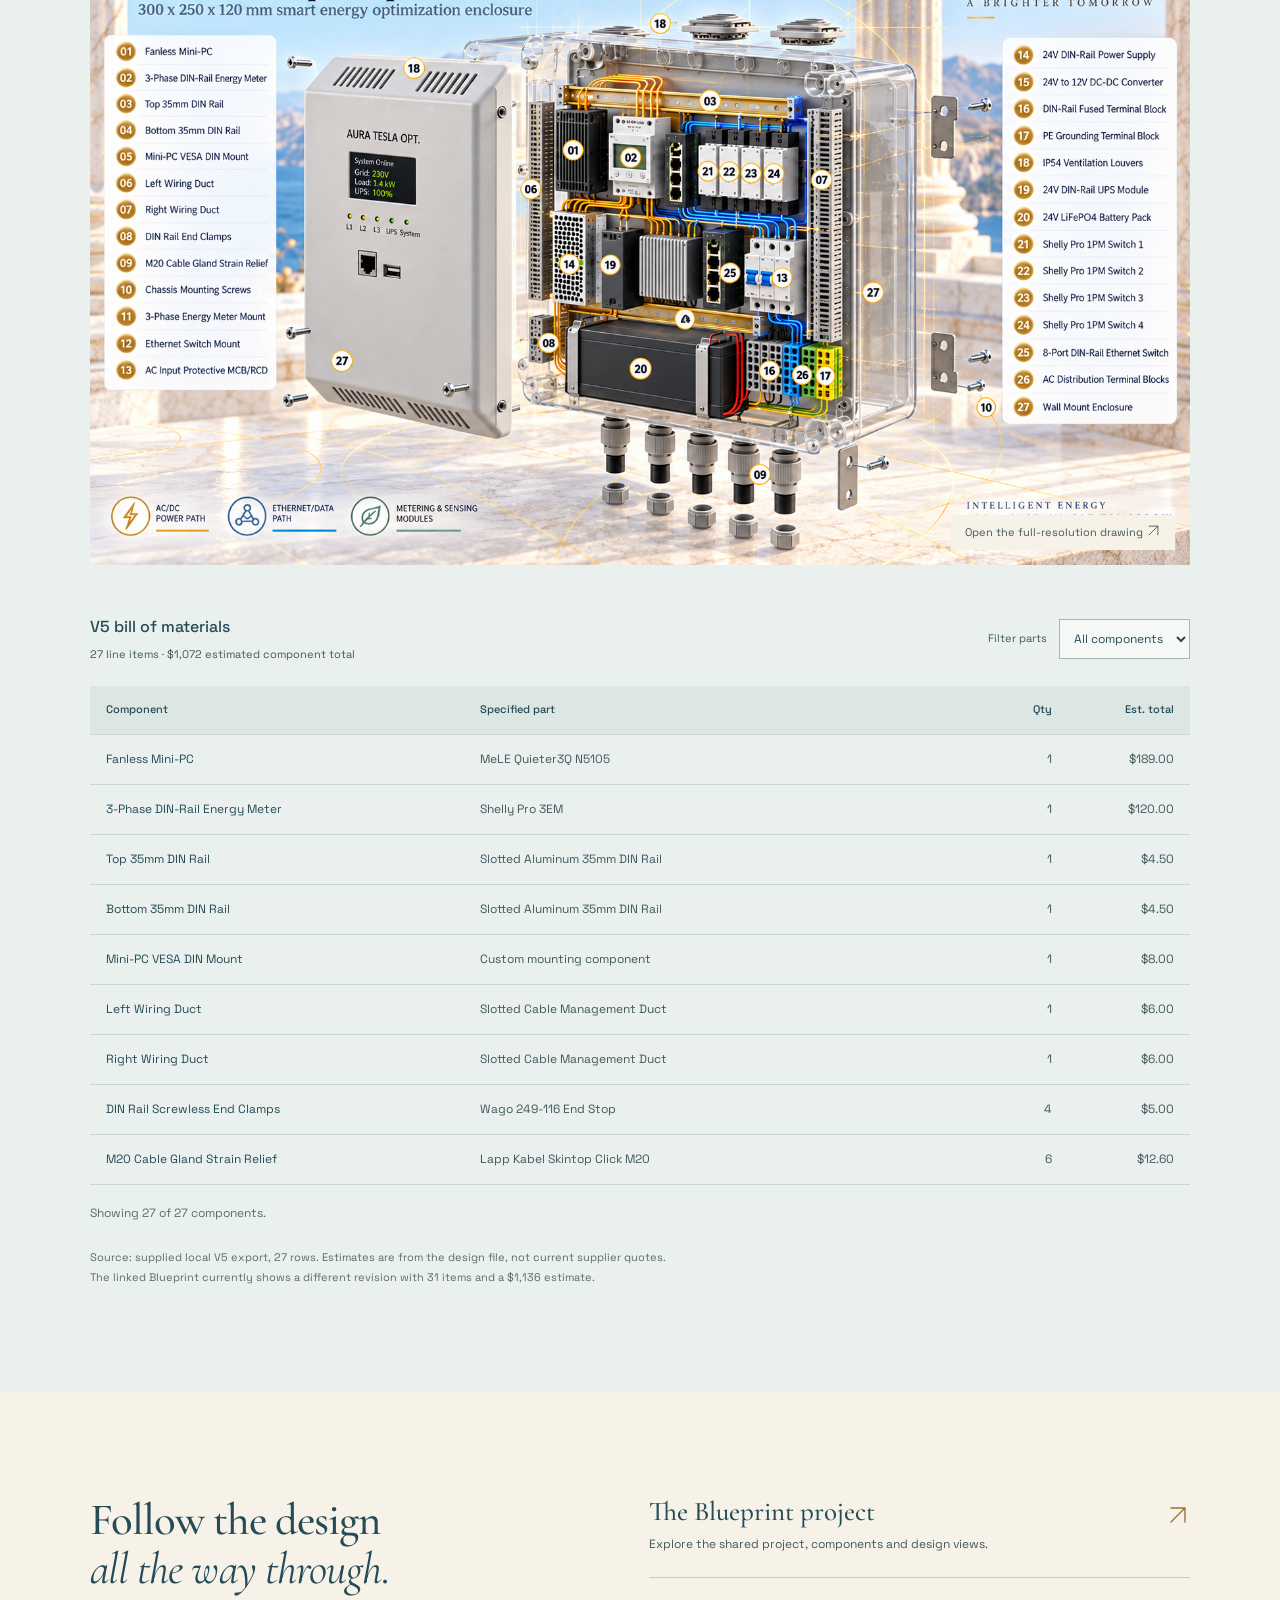
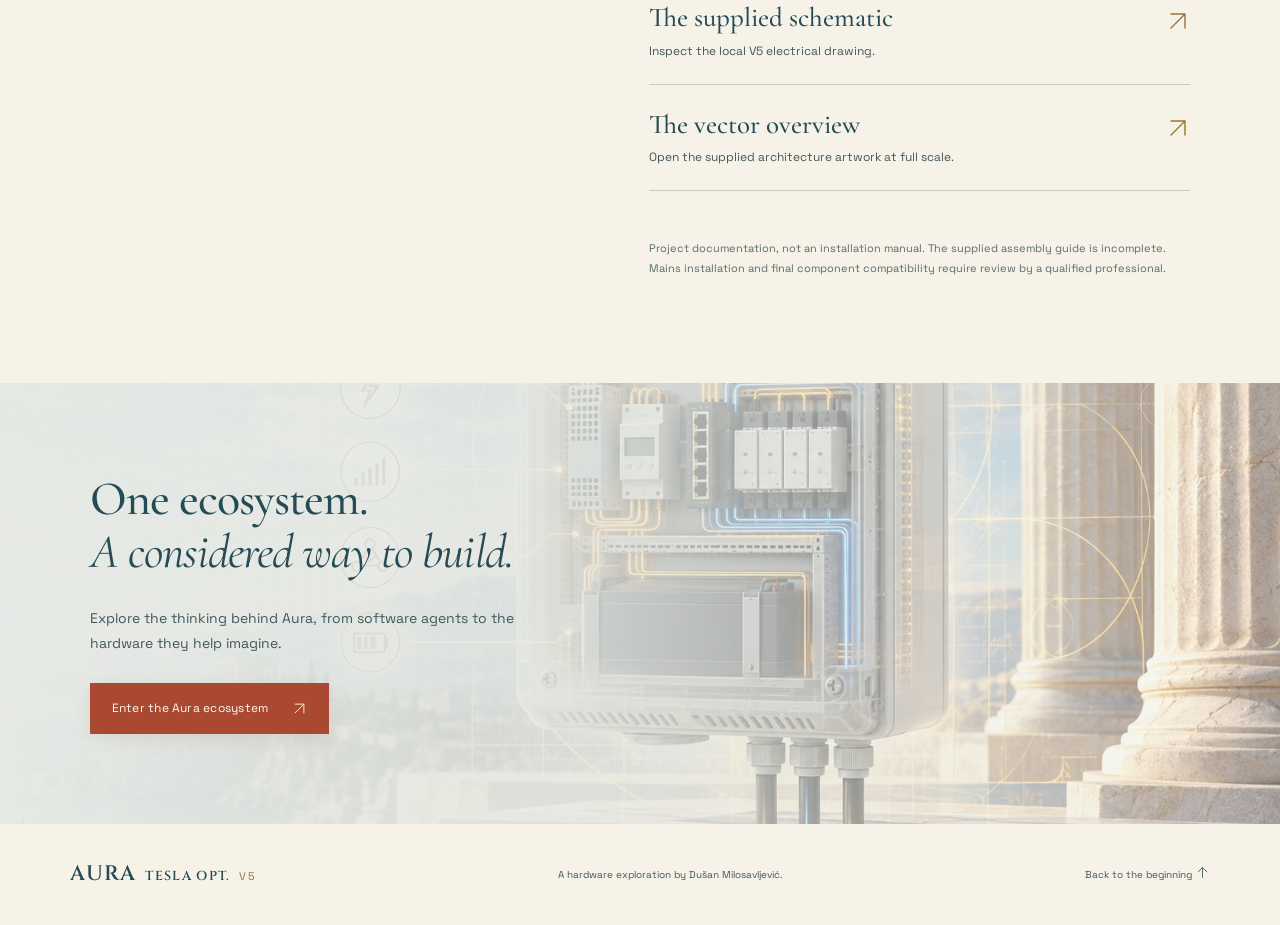
==== commit 25a4262a: "Expand mission savings and full operating papers" ====
--- a/WEB/index.html
+++ b/WEB/index.html
@@ -15,7 +15,7 @@
 FORM: User-pinned leanproiq.com world and supplied hero composition; no alternate identity.
 FINISH: unreviewed and undocumented is unfinished; this build ends with the finish review, the verdict, and DESIGN.md -->
 <a class="skip" href="#main">Skip to content</a>
-<header class="header"><a class="brand" href="#">AURA <span>TESLA OPT.</span><small>V5</small></a><button class="menu" aria-expanded="false" aria-controls="navigation">Menu <svg class="icon" viewBox="0 0 24 24" aria-hidden="true"><path d="M4 8h16M4 16h16"/></svg></button><nav id="navigation" aria-label="Main navigation"><a href="#vision">The vision</a><a href="#architecture">Architecture</a><a href="#parts">Parts & plans</a><a href="sr.html">Srpski</a><a href="https://www.leanproiq.com/" target="_blank" rel="noopener">Aura ecosystem <svg class="icon" viewBox="0 0 24 24" aria-hidden="true"><path d="M5 19 19 5M5 5h14v14"/></svg></a></nav></header>
+<header class="header"><a class="brand" href="#">AURA <span>TESLA OPT.</span><small>V5</small></a><button class="menu" aria-expanded="false" aria-controls="navigation">Menu <svg class="icon" viewBox="0 0 24 24" aria-hidden="true"><path d="M4 8h16M4 16h16"/></svg></button><nav id="navigation" aria-label="Main navigation"><a href="#vision">The vision</a><a href="#architecture">Architecture</a><a href="#parts">Parts & plans</a><a href="sr.html">Srpski</a><a href="papers.html">Papers</a><a href="https://www.leanproiq.com/" target="_blank" rel="noopener">Aura ecosystem <svg class="icon" viewBox="0 0 24 24" aria-hidden="true"><path d="M5 19 19 5M5 5h14v14"/></svg></a></nav></header>
 <main id="main">
 <section class="hero" aria-labelledby="hero-title"><img class="hero-art" src="aura-tesla-internal-intelligence-geometry.png" alt="Concept rendering of the Aura energy hub with illuminated power and data paths on a marble terrace above the Aegean" width="1672" height="941" fetchpriority="high"><div class="hero-wash"></div><div class="hero-content"><h1 id="hero-title">Aura<br>TESLA Opt.<sup>V5</sup></h1><p class="hero-line">Energy, thoughtfully<br><em>orchestrated.</em></p><p class="hero-description">A local intelligence hub for the energy that powers your space. Metering, control and backup, brought together in one considered design.</p><div class="actions"><a class="button primary" href="#architecture">Explore the architecture <span aria-hidden="true"><svg class="icon" viewBox="0 0 24 24" aria-hidden="true"><path d="M12 4v16M5 13l7 7 7-7"/></svg></span></a><a class="text-link" href="https://blueprint.io/s/KR-Nn70ZF4XHaVgMqMCyhI0Ql1FyPYH96-EsL3XGI7g" target="_blank" rel="noopener">Open Blueprint <svg class="icon" viewBox="0 0 24 24" aria-hidden="true"><path d="M5 19 19 5M5 5h14v14"/></svg></a></div><p class="hero-note">European 230 V / 50 Hz design · Local network architecture</p></div><div class="hero-bottom"><a href="#vision">Discover the thinking <span aria-hidden="true"><svg class="icon" viewBox="0 0 24 24" aria-hidden="true"><path d="M12 4v16M5 13l7 7 7-7"/></svg></span></a><span>V5 hardware concept · illustrative rendering</span></div></section>
 <section id="vision" class="vision section"><div><h2>Intelligence begins<br>with <em>understanding.</em></h2><p class="serif-lead">Before energy can be managed,<br>it must be made visible.</p></div><div class="vision-copy"><p>Aura TESLA Opt. brings measurement, local computing and load control into a single wall-mounted hub. Its hardware design gives each function a clear place, and every connection a purpose.</p><p>A three-phase meter observes the supply. A fanless mini-PC provides the computing foundation. Four relay channels provide the switching layer. An Ethernet backbone connects them.</p><p class="quiet">This is the V5 hardware design. Control software, commissioning and measured performance are separate work; no energy-saving percentage is claimed.</p><a class="text-link" href="#architecture">Look inside the system <span aria-hidden="true"><svg class="icon" viewBox="0 0 24 24" aria-hidden="true"><path d="M12 4v16M5 13l7 7 7-7"/></svg></span></a></div></section>
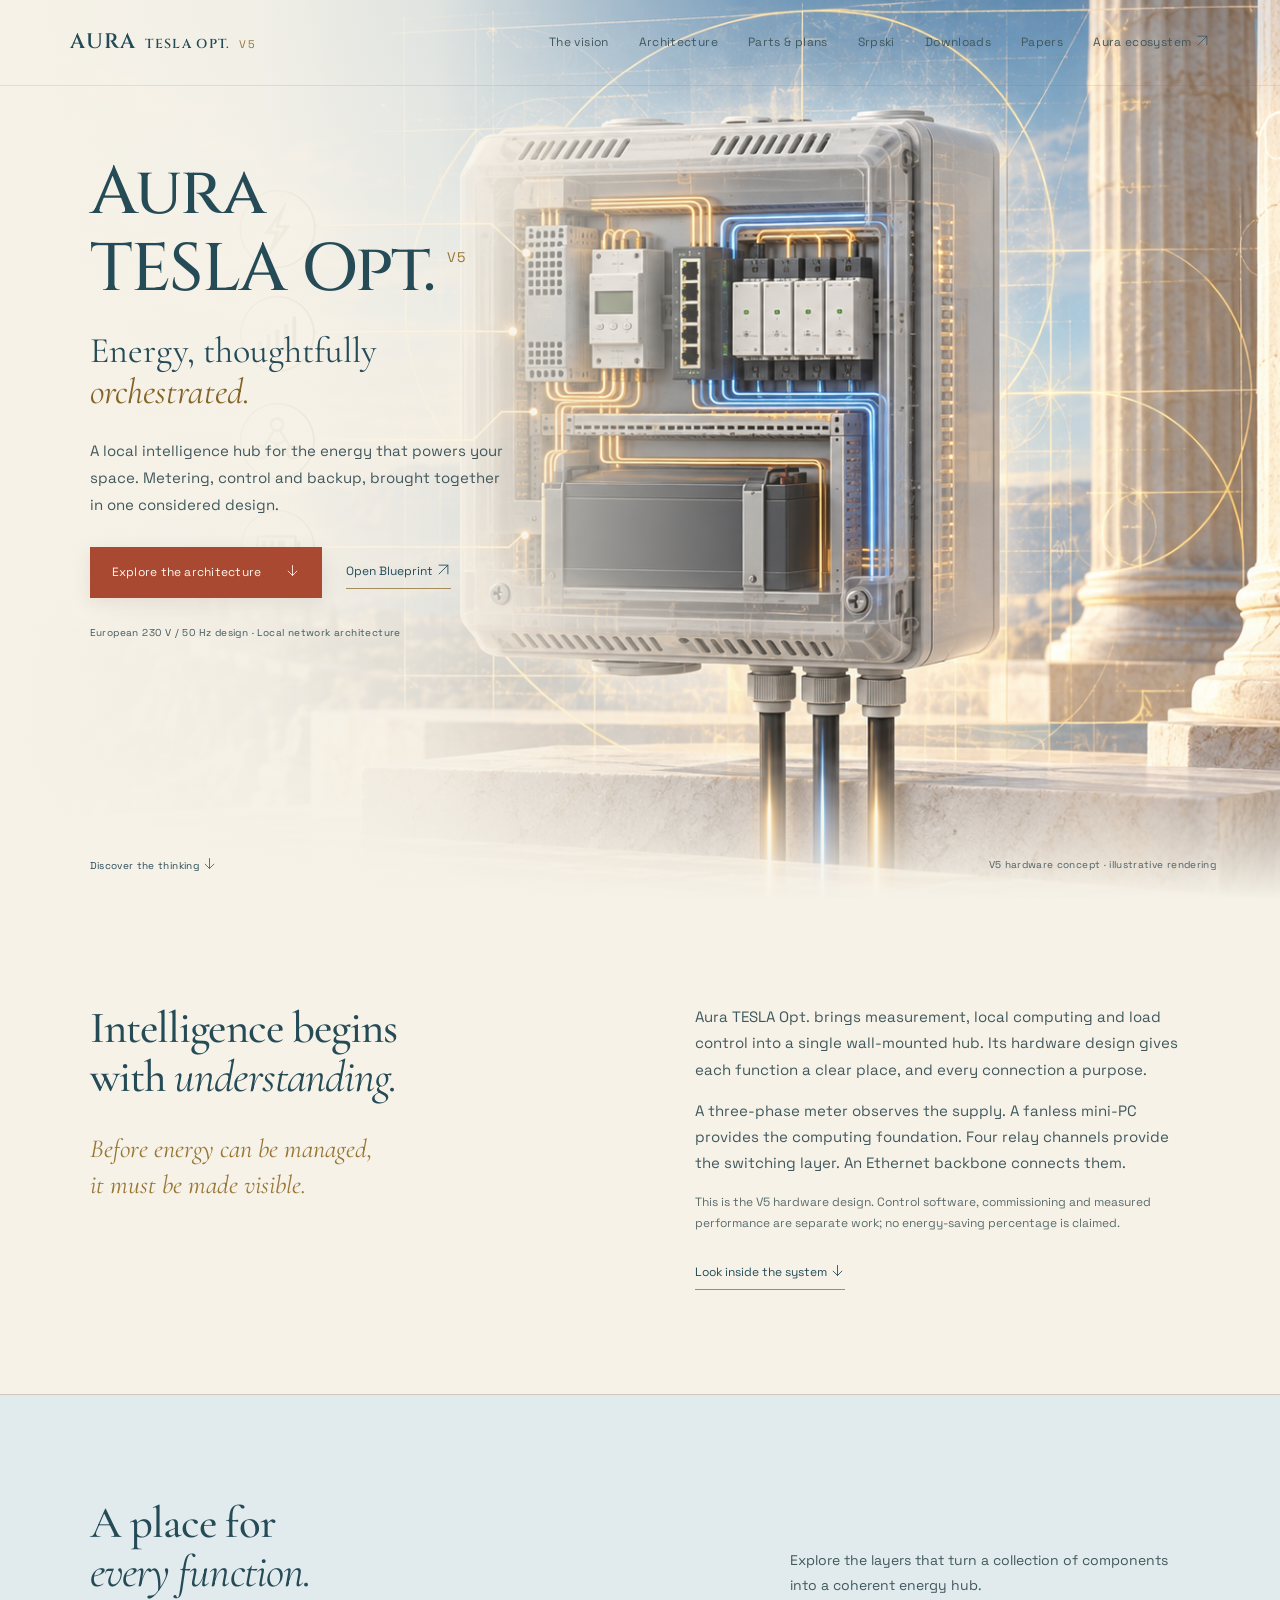
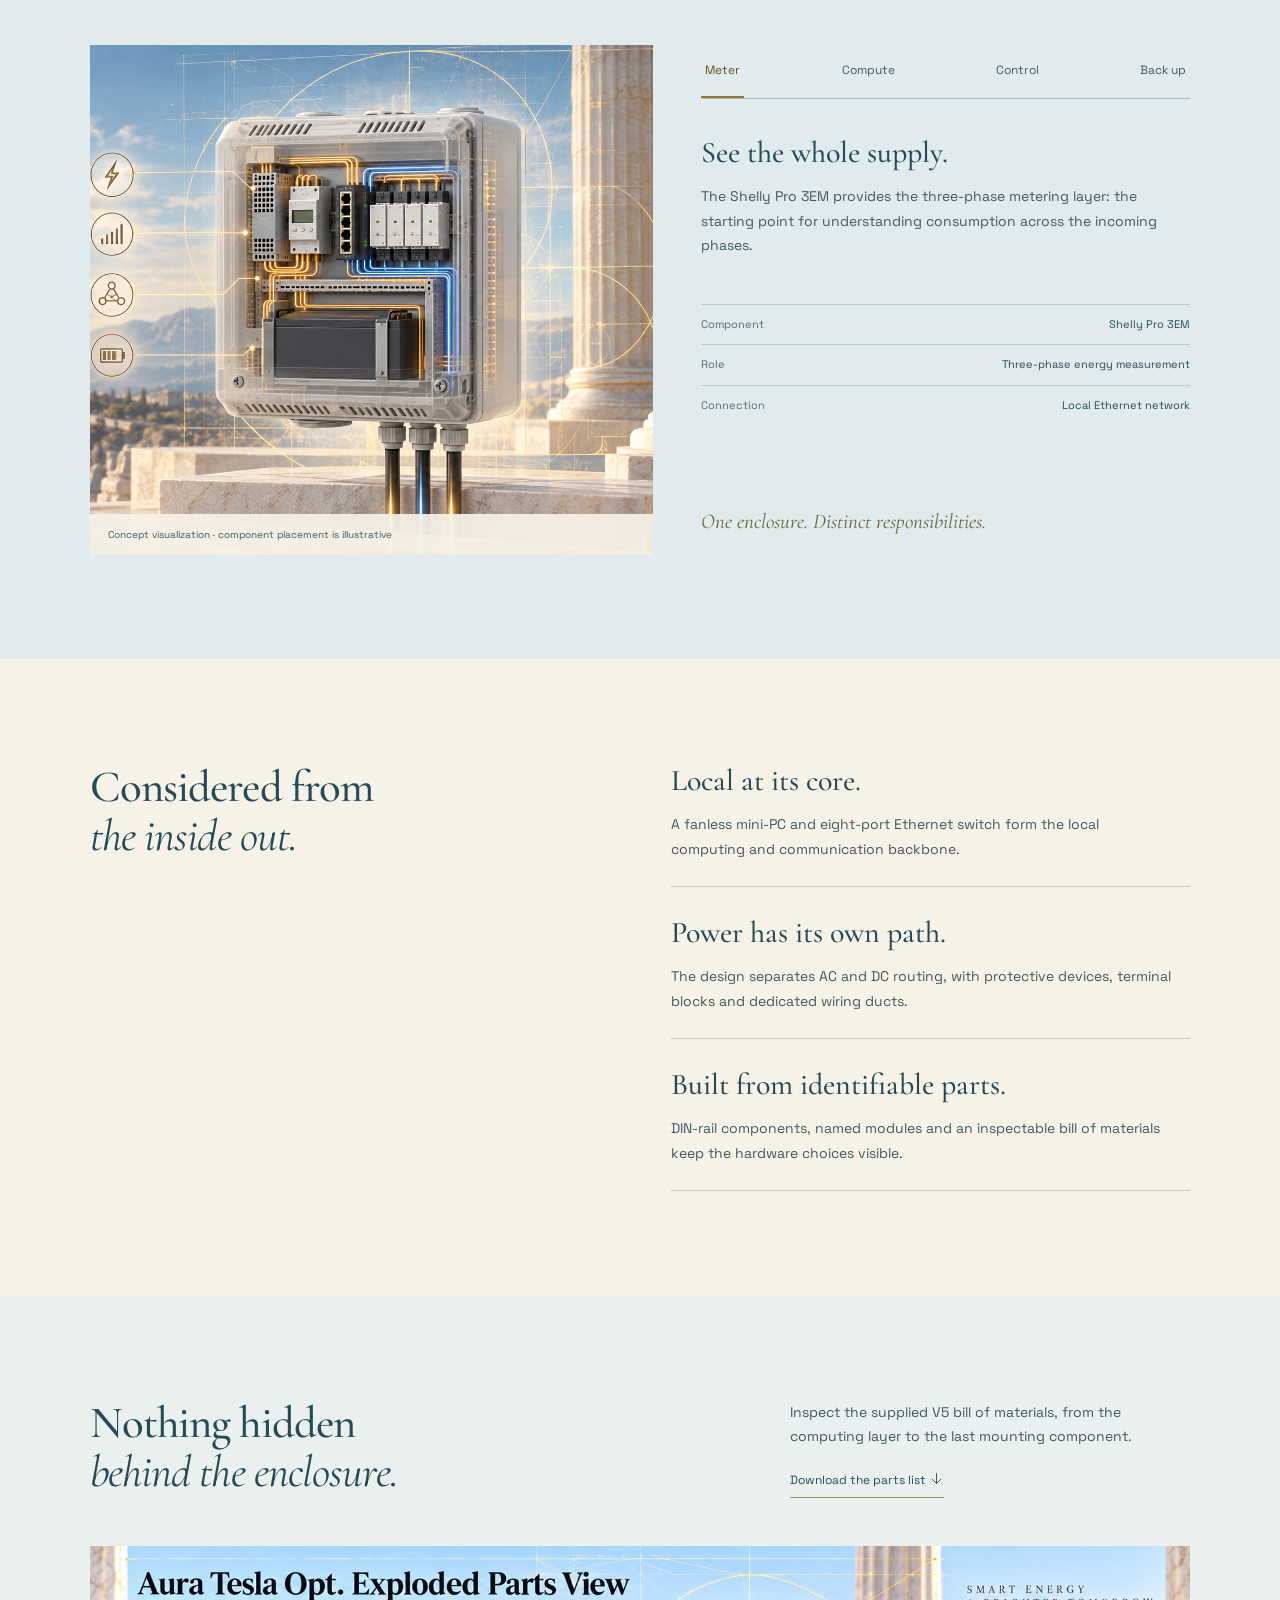
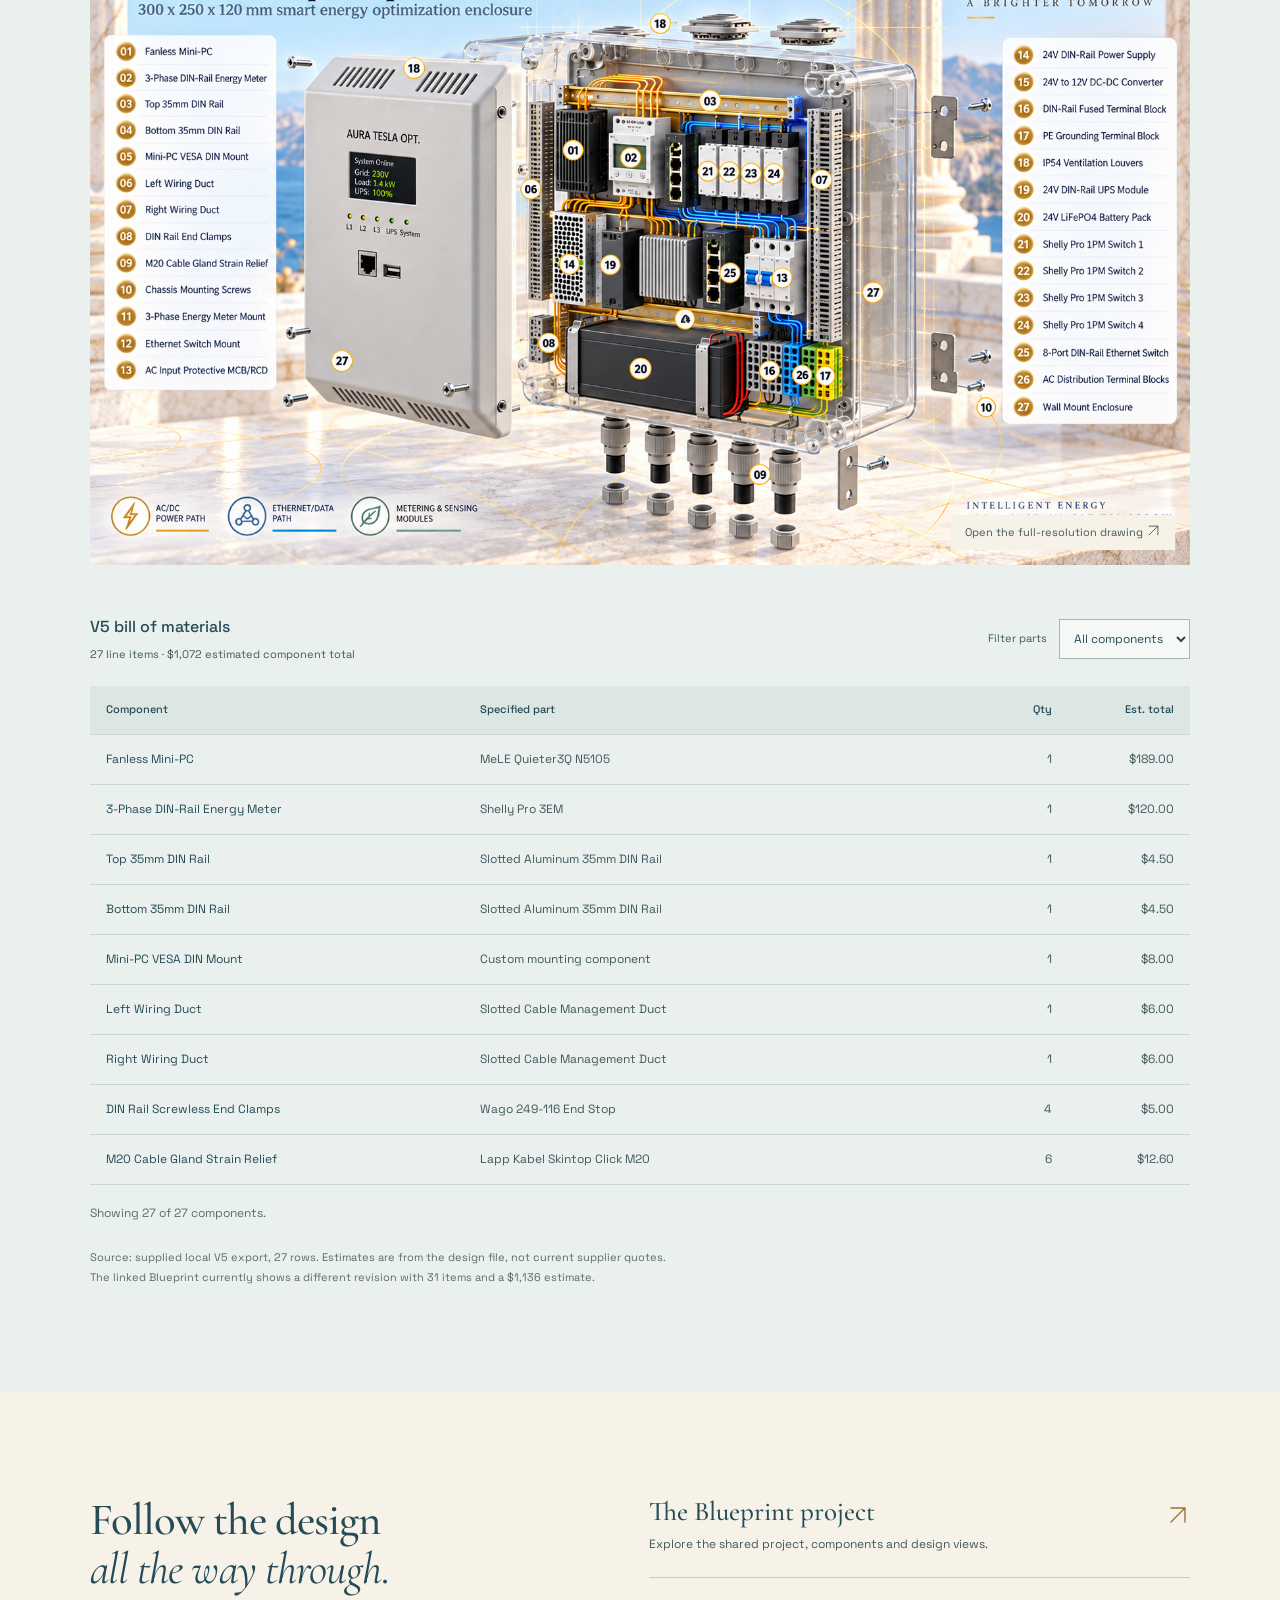
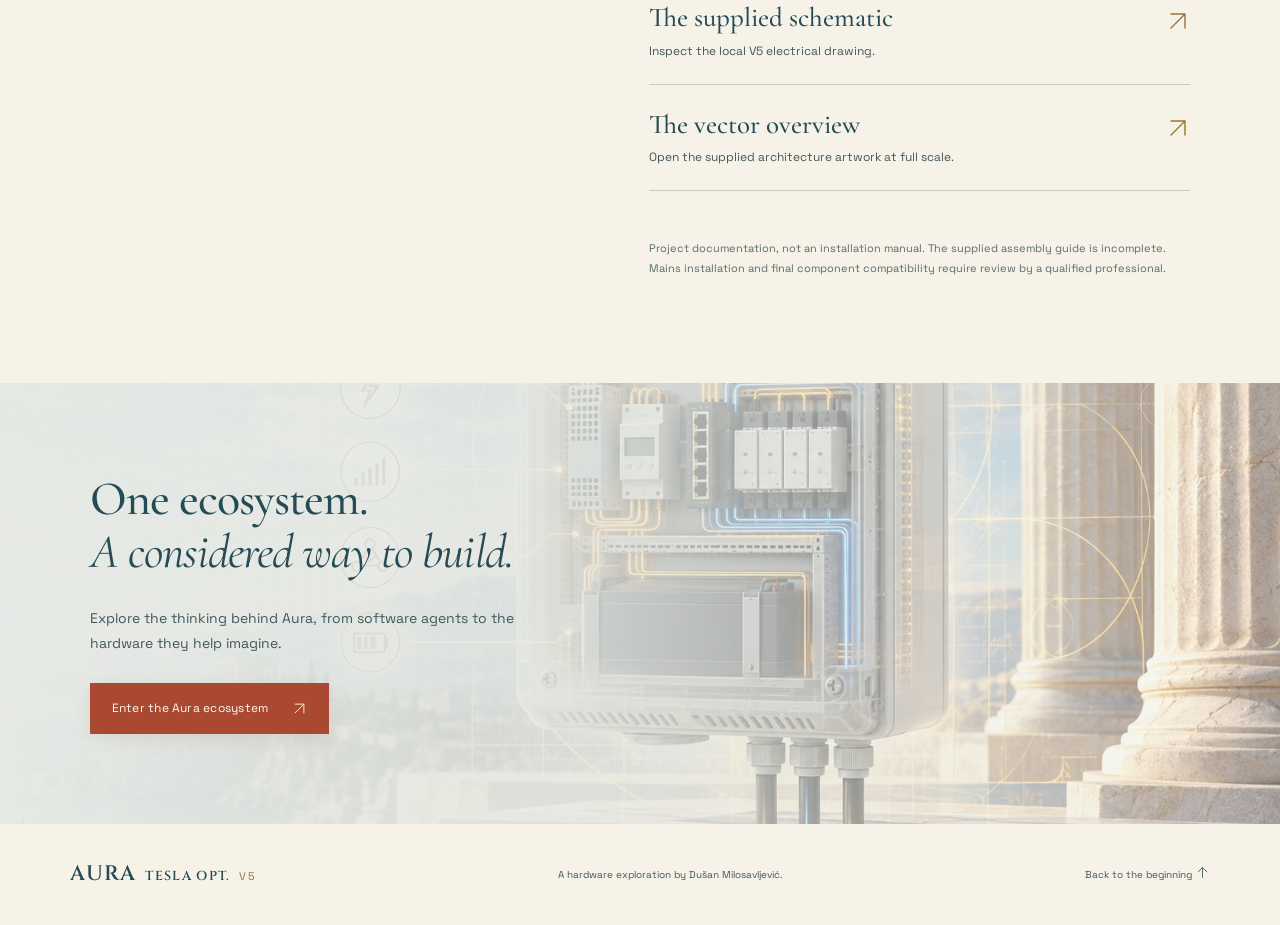
==== commit 282cfbbd: "Add complete public download library" ====
--- a/WEB/index.html
+++ b/WEB/index.html
@@ -15,7 +15,7 @@
 FORM: User-pinned leanproiq.com world and supplied hero composition; no alternate identity.
 FINISH: unreviewed and undocumented is unfinished; this build ends with the finish review, the verdict, and DESIGN.md -->
 <a class="skip" href="#main">Skip to content</a>
-<header class="header"><a class="brand" href="#">AURA <span>TESLA OPT.</span><small>V5</small></a><button class="menu" aria-expanded="false" aria-controls="navigation">Menu <svg class="icon" viewBox="0 0 24 24" aria-hidden="true"><path d="M4 8h16M4 16h16"/></svg></button><nav id="navigation" aria-label="Main navigation"><a href="#vision">The vision</a><a href="#architecture">Architecture</a><a href="#parts">Parts & plans</a><a href="sr.html">Srpski</a><a href="papers.html">Papers</a><a href="https://www.leanproiq.com/" target="_blank" rel="noopener">Aura ecosystem <svg class="icon" viewBox="0 0 24 24" aria-hidden="true"><path d="M5 19 19 5M5 5h14v14"/></svg></a></nav></header>
+<header class="header"><a class="brand" href="#">AURA <span>TESLA OPT.</span><small>V5</small></a><button class="menu" aria-expanded="false" aria-controls="navigation">Menu <svg class="icon" viewBox="0 0 24 24" aria-hidden="true"><path d="M4 8h16M4 16h16"/></svg></button><nav id="navigation" aria-label="Main navigation"><a href="#vision">The vision</a><a href="#architecture">Architecture</a><a href="#parts">Parts & plans</a><a href="sr.html">Srpski</a><a href="downloads.html">Downloads</a><a href="papers.html">Papers</a><a href="https://www.leanproiq.com/" target="_blank" rel="noopener">Aura ecosystem <svg class="icon" viewBox="0 0 24 24" aria-hidden="true"><path d="M5 19 19 5M5 5h14v14"/></svg></a></nav></header>
 <main id="main">
 <section class="hero" aria-labelledby="hero-title"><img class="hero-art" src="aura-tesla-internal-intelligence-geometry.png" alt="Concept rendering of the Aura energy hub with illuminated power and data paths on a marble terrace above the Aegean" width="1672" height="941" fetchpriority="high"><div class="hero-wash"></div><div class="hero-content"><h1 id="hero-title">Aura<br>TESLA Opt.<sup>V5</sup></h1><p class="hero-line">Energy, thoughtfully<br><em>orchestrated.</em></p><p class="hero-description">A local intelligence hub for the energy that powers your space. Metering, control and backup, brought together in one considered design.</p><div class="actions"><a class="button primary" href="#architecture">Explore the architecture <span aria-hidden="true"><svg class="icon" viewBox="0 0 24 24" aria-hidden="true"><path d="M12 4v16M5 13l7 7 7-7"/></svg></span></a><a class="text-link" href="https://blueprint.io/s/KR-Nn70ZF4XHaVgMqMCyhI0Ql1FyPYH96-EsL3XGI7g" target="_blank" rel="noopener">Open Blueprint <svg class="icon" viewBox="0 0 24 24" aria-hidden="true"><path d="M5 19 19 5M5 5h14v14"/></svg></a></div><p class="hero-note">European 230 V / 50 Hz design · Local network architecture</p></div><div class="hero-bottom"><a href="#vision">Discover the thinking <span aria-hidden="true"><svg class="icon" viewBox="0 0 24 24" aria-hidden="true"><path d="M12 4v16M5 13l7 7 7-7"/></svg></span></a><span>V5 hardware concept · illustrative rendering</span></div></section>
 <section id="vision" class="vision section"><div><h2>Intelligence begins<br>with <em>understanding.</em></h2><p class="serif-lead">Before energy can be managed,<br>it must be made visible.</p></div><div class="vision-copy"><p>Aura TESLA Opt. brings measurement, local computing and load control into a single wall-mounted hub. Its hardware design gives each function a clear place, and every connection a purpose.</p><p>A three-phase meter observes the supply. A fanless mini-PC provides the computing foundation. Four relay channels provide the switching layer. An Ethernet backbone connects them.</p><p class="quiet">This is the V5 hardware design. Control software, commissioning and measured performance are separate work; no energy-saving percentage is claimed.</p><a class="text-link" href="#architecture">Look inside the system <span aria-hidden="true"><svg class="icon" viewBox="0 0 24 24" aria-hidden="true"><path d="M12 4v16M5 13l7 7 7-7"/></svg></span></a></div></section>
